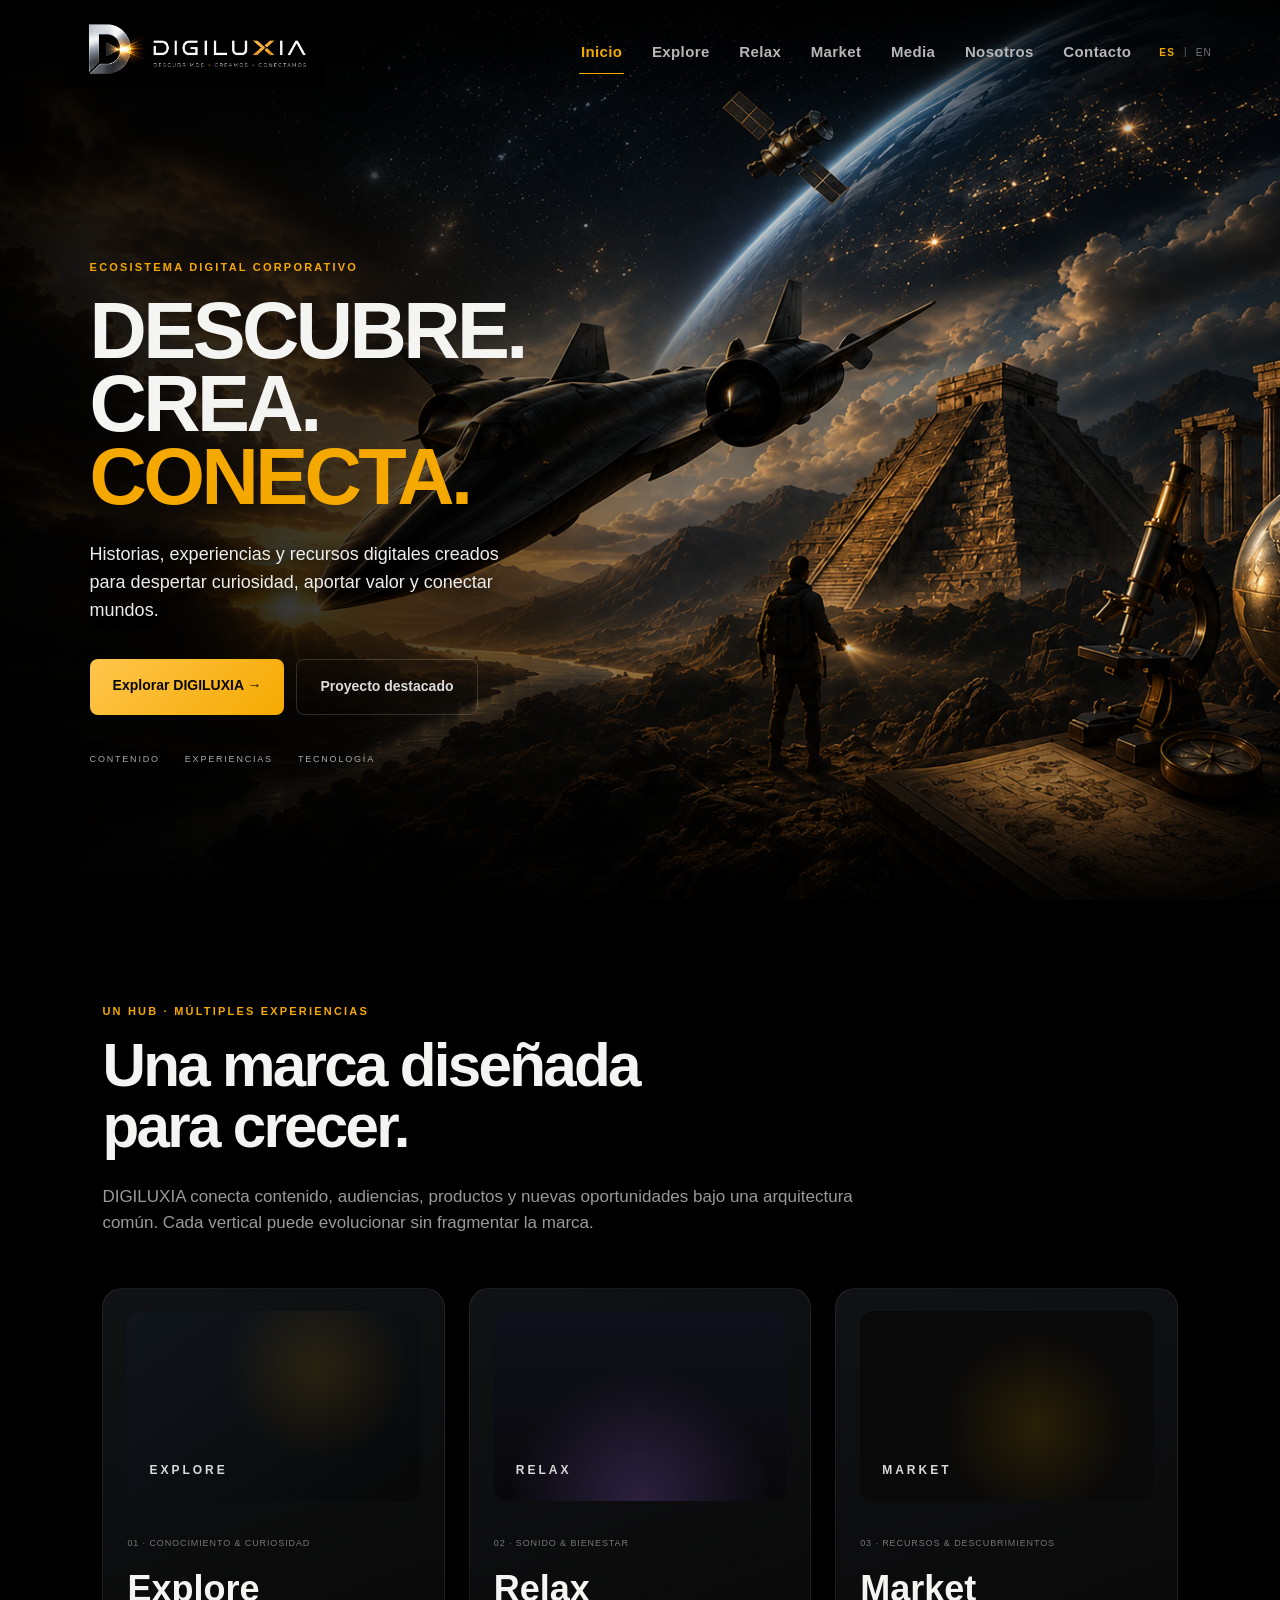
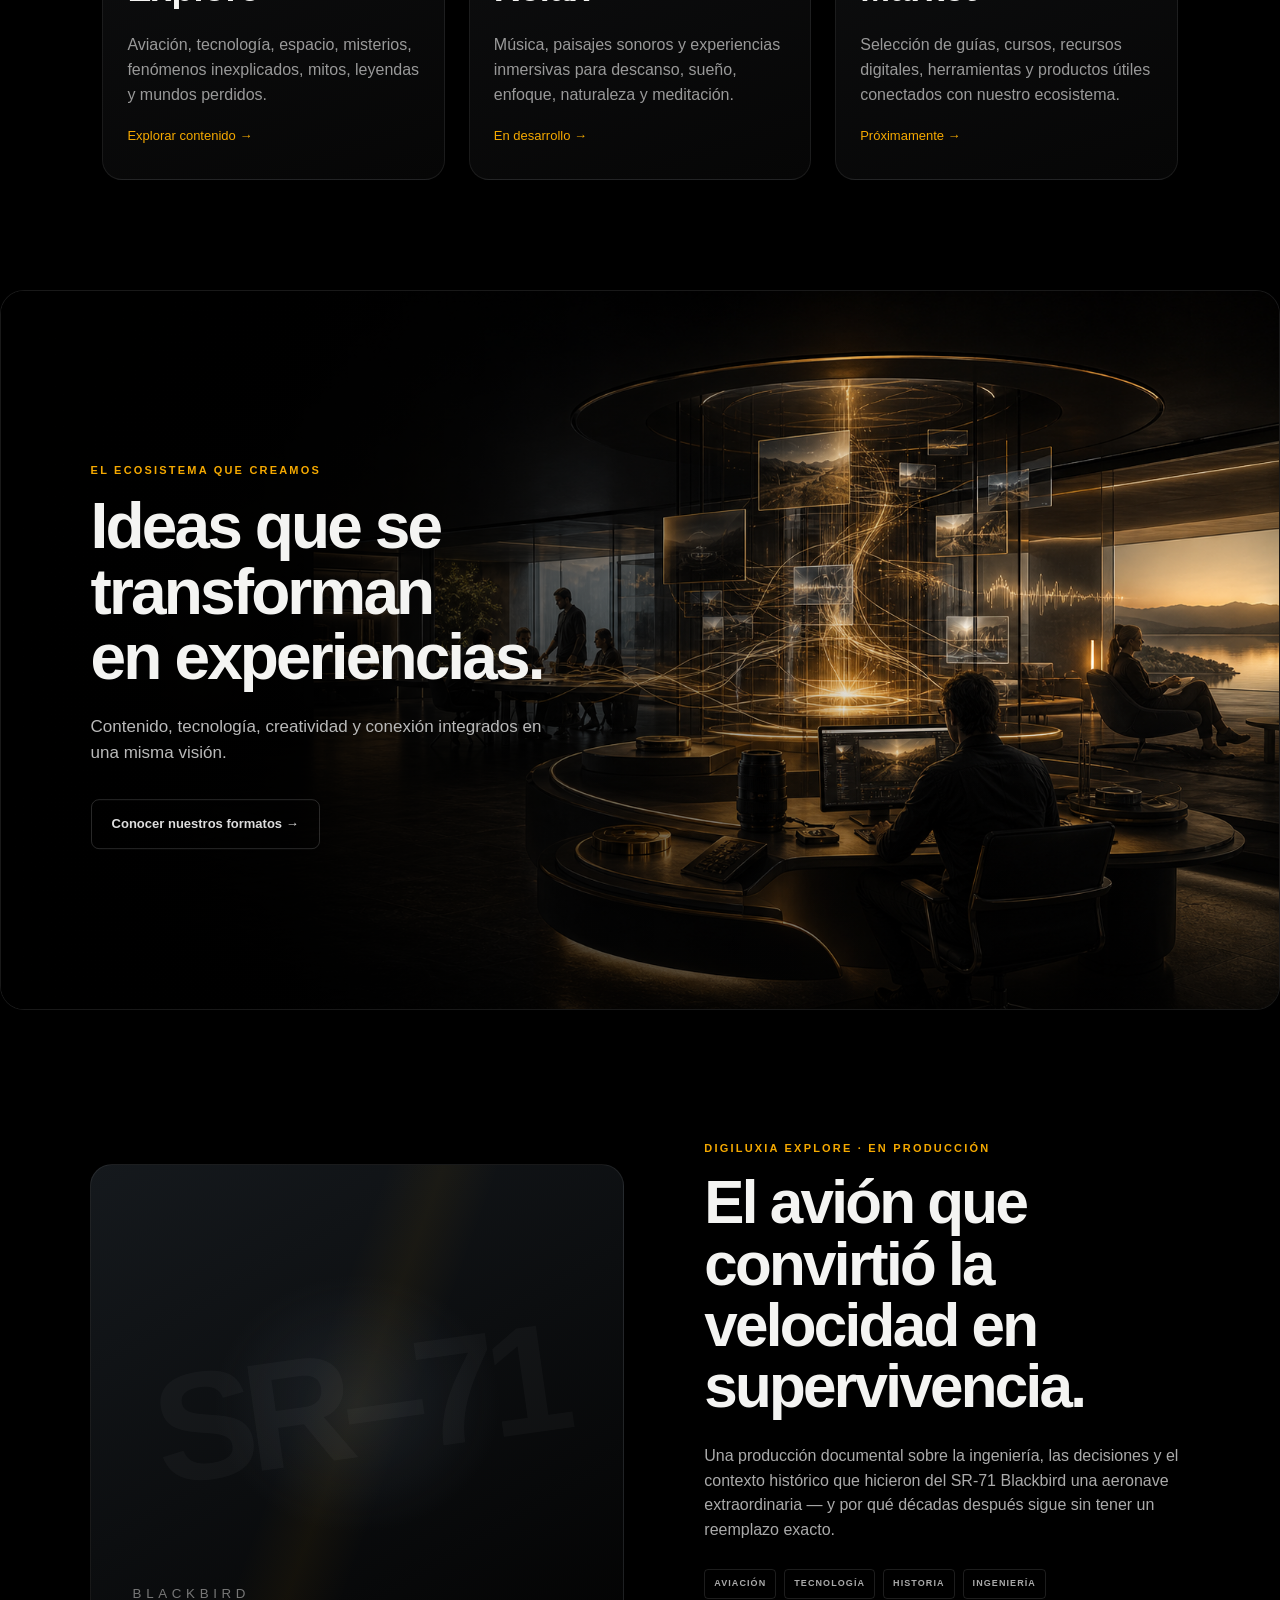
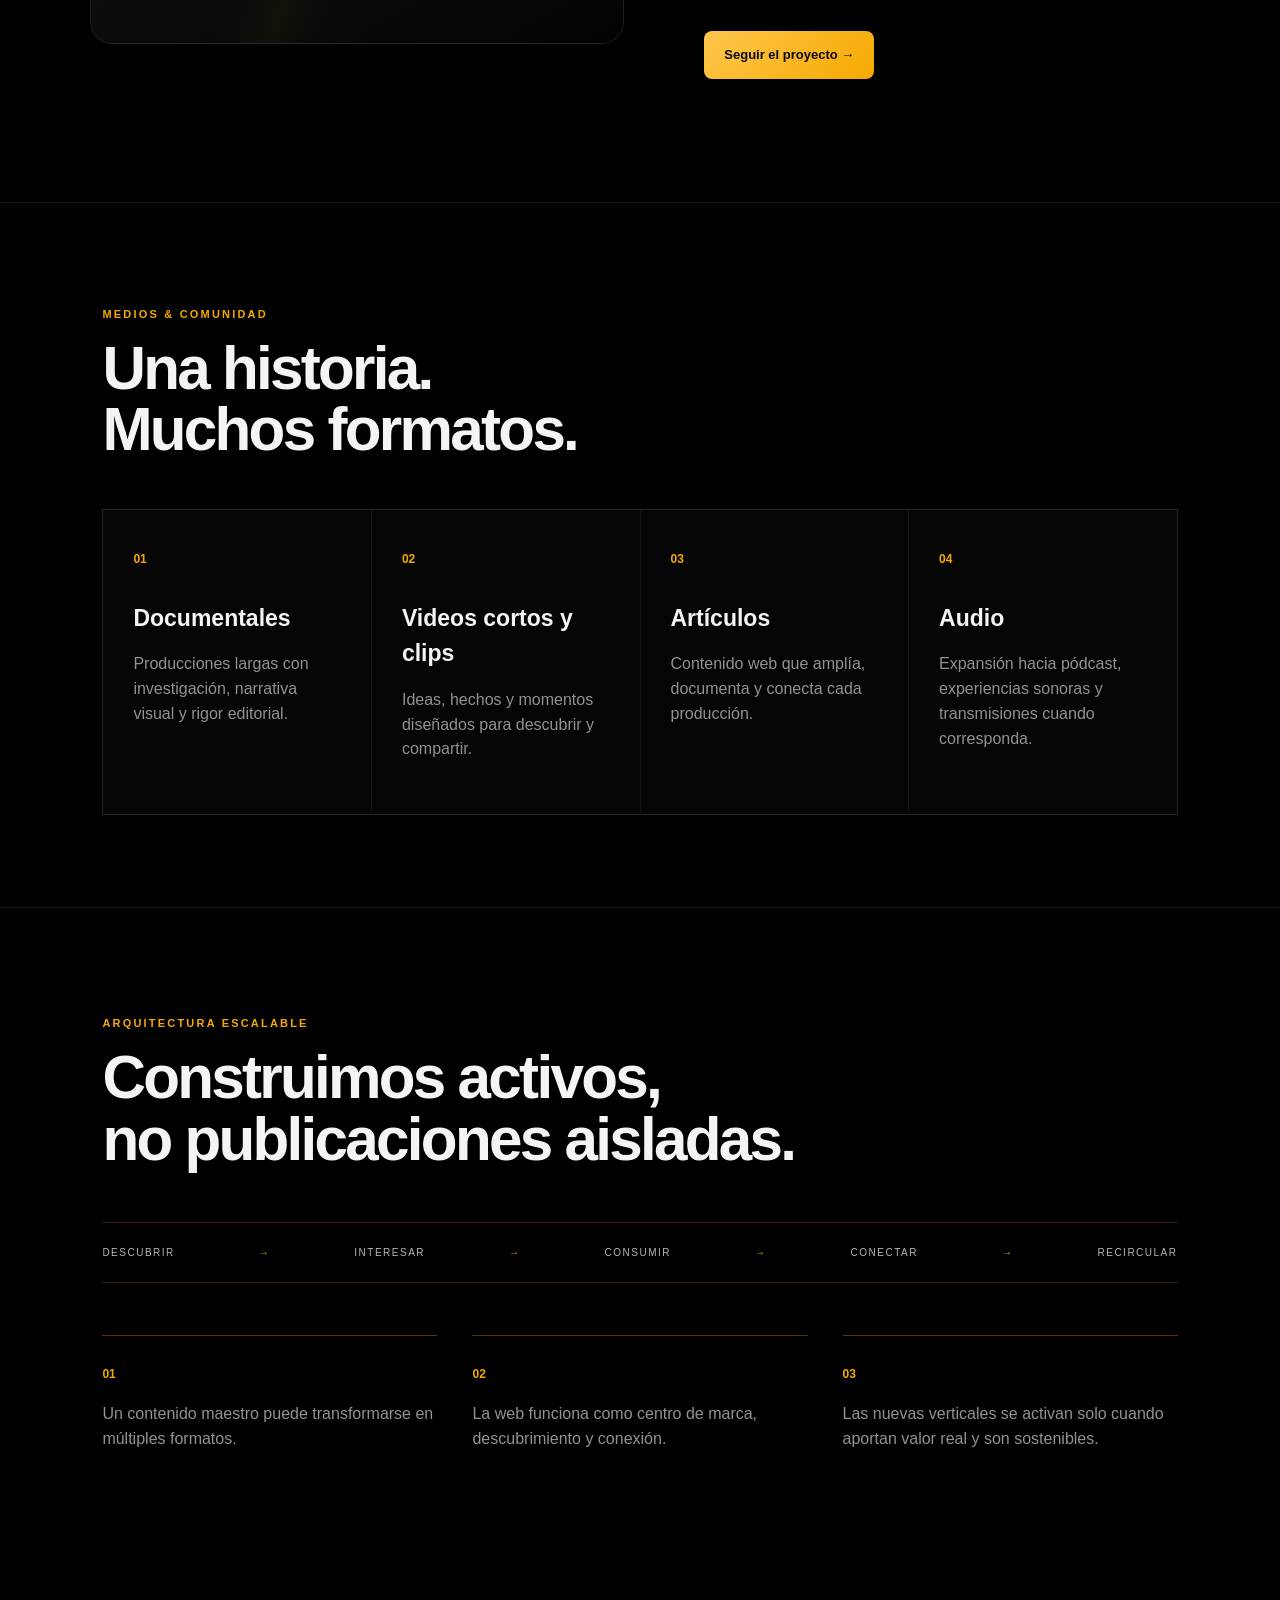
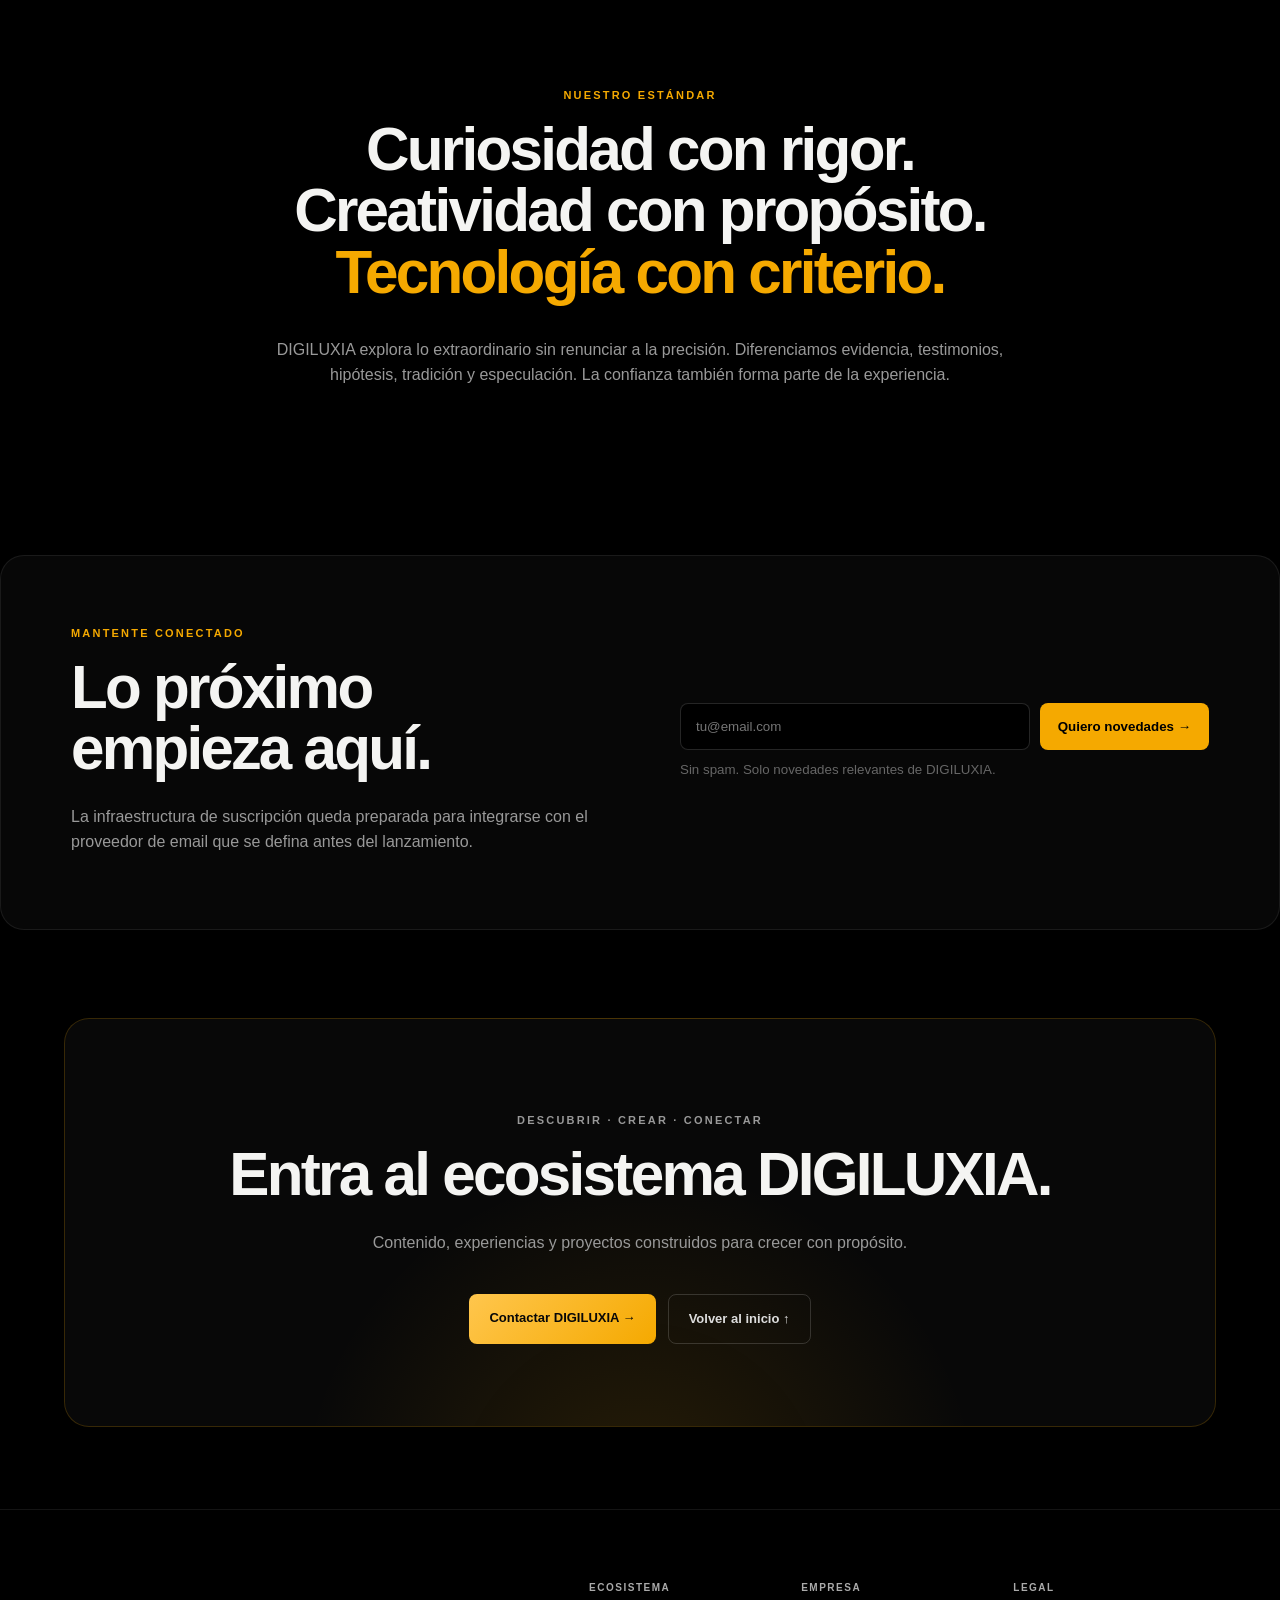
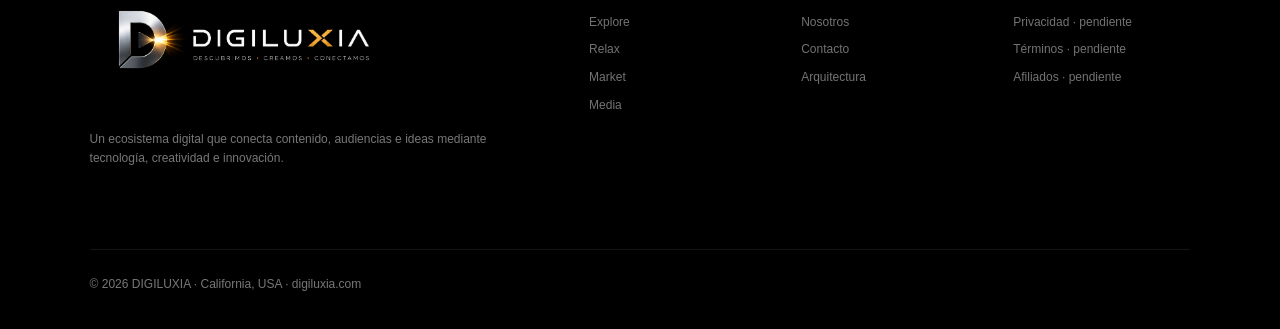
==== index.html @ 8034b75e "Publicación inicial web DIGILUXIA v1.4" ====
<!doctype html><html lang="es"><head><meta charset="utf-8"><meta name="viewport" content="width=device-width,initial-scale=1"><meta name="theme-color" content="#000000"><meta name="description" content="DIGILUXIA — ecosistema digital de contenido, experiencias, productos y soluciones."><title>DIGILUXIA — Descubrimos · Creamos · Conectamos</title><link rel="stylesheet" href="styles.css"><link rel="stylesheet" href="overrides.css"></head><body>
<header><a class="brand official-brand" href="#top" aria-label="DIGILUXIA — Inicio"><img src="assets/logo-oficial-digiluxia.png" alt="DIGILUXIA — Descubrimos, Creamos, Conectamos"></a><button class="menu" aria-label="Abrir menú">☰</button><nav><a href="#top" data-t="navHome">Inicio</a><a href="#explore">Explore</a><a href="#relax">Relax</a><a href="#market">Market</a><a href="#media">Media</a><a href="#about" data-t="navAbout">Nosotros</a><a href="#contact" data-t="navContact">Contacto</a></nav><div class="language" aria-label="Selector de idioma"><button class="lang active" data-lang="es">ES</button><span>|</span><button class="lang" data-lang="en">EN</button></div></header>
<main id="top"><section class="hero"><div><p class="eyebrow" data-t="heroEyebrow">ECOSISTEMA DIGITAL CORPORATIVO</p><h1><span data-t="discover">Descubre.</span><br><span data-t="create">Crea.</span><br><em data-t="connect">Conecta.</em></h1><p class="lead" data-t="lead">Historias, experiencias y recursos digitales creados para despertar curiosidad, aportar valor y conectar mundos.</p><div class="actions"><a class="primary" href="#ecosystem" data-t="exploreCta">Explorar DIGILUXIA →</a><a class="secondary" href="#featured" data-t="featuredCta">Proyecto destacado</a></div><div class="hero-meta"><span data-t="contentMeta">CONTENIDO</span><span data-t="experiencesMeta">EXPERIENCIAS</span><span data-t="technologyMeta">TECNOLOGÍA</span></div></div><div class="hero-image"><img src="assets/Explorer.png" alt="Exploración, ciencia, historia, espacio y aviación"><span>DIGILUXIA EXPLORE</span></div></section>
<section id="ecosystem" class="section"><p class="eyebrow" data-t="hub">UN HUB · MÚLTIPLES EXPERIENCIAS</p><h2 data-t="grow">Una marca diseñada<br>para crecer.</h2><p class="intro" data-t="intro">DIGILUXIA conecta contenido, audiencias, productos y nuevas oportunidades bajo una arquitectura común. Cada vertical puede evolucionar sin fragmentar la marca.</p><div class="cards"><article id="explore"><div class="visual jet"><b>EXPLORE</b></div><span data-t="exploreLabel">01 · CONOCIMIENTO & CURIOSIDAD</span><h3>Explore</h3><p data-t="exploreCopy">Aviación, tecnología, espacio, misterios, fenómenos inexplicados, mitos, leyendas y mundos perdidos.</p><a href="#featured" data-t="exploreLink">Explorar contenido →</a></article><article id="relax"><div class="visual relax"><b>RELAX</b></div><span data-t="relaxLabel">02 · SONIDO & BIENESTAR</span><h3>Relax</h3><p data-t="relaxCopy">Música, paisajes sonoros y experiencias inmersivas para descanso, sueño, enfoque, naturaleza y meditación.</p><a href="#roadmap" data-t="developmentLink">En desarrollo →</a></article><article id="market"><div class="visual market"><b>MARKET</b></div><span data-t="marketLabel">03 · RECURSOS & DESCUBRIMIENTOS</span><h3>Market</h3><p data-t="marketCopy">Selección de guías, cursos, recursos digitales, herramientas y productos útiles conectados con nuestro ecosistema.</p><a href="#roadmap" data-t="soonLink">Próximamente →</a></article></div></section>
<section class="ecosystem-visual" aria-labelledby="ecosystem-visual-title"><img src="assets/ecosistema-creamos.png" alt="Estudio creativo y tecnológico conectado de DIGILUXIA"><div class="ecosystem-overlay"><p class="eyebrow" data-t="ecosystemVisualLabel">EL ECOSISTEMA QUE CREAMOS</p><h2 id="ecosystem-visual-title" data-t="ecosystemVisualTitle">Ideas que se transforman<br>en experiencias.</h2><p data-t="ecosystemVisualCopy">Contenido, tecnología, creatividad y conexión integrados en una misma visión.</p><a class="secondary" href="#media" data-t="ecosystemVisualLink">Conocer nuestros formatos →</a></div></section>
<section id="featured" class="featured"><div class="sr71"><div class="scan"></div><span>SR–71</span><small>BLACKBIRD</small></div><div><p class="eyebrow" data-t="production">DIGILUXIA EXPLORE · EN PRODUCCIÓN</p><h2 data-t="srTitle">El avión que convirtió la velocidad en supervivencia.</h2><p data-t="srCopy">Una producción documental sobre la ingeniería, las decisiones y el contexto histórico que hicieron del SR‑71 Blackbird una aeronave extraordinaria — y por qué décadas después sigue sin tener un reemplazo exacto.</p><div class="tags"><b data-t="aviation">AVIACIÓN</b><b data-t="technology">TECNOLOGÍA</b><b data-t="history">HISTORIA</b><b data-t="engineering">INGENIERÍA</b></div><a class="primary" href="#newsletter" data-t="followProject">Seguir el proyecto →</a></div></section>
<section id="media" class="section media"><p class="eyebrow" data-t="mediaCommunity">MEDIOS & COMUNIDAD</p><h2 data-t="manyFormats">Una historia.<br>Muchos formatos.</h2><div class="media-grid"><div><strong>01</strong><h3 data-t="docs">Documentales</h3><p data-t="docsCopy">Producciones largas con investigación, narrativa visual y rigor editorial.</p></div><div><strong>02</strong><h3 data-t="shortsTitle">Videos cortos y clips</h3><p data-t="shortsCopy">Ideas, hechos y momentos diseñados para descubrir y compartir.</p></div><div><strong>03</strong><h3 data-t="articles">Artículos</h3><p data-t="articlesCopy">Contenido web que amplía, documenta y conecta cada producción.</p></div><div><strong>04</strong><h3>Audio</h3><p data-t="audioCopy">Expansión hacia pódcast, experiencias sonoras y transmisiones cuando corresponda.</p></div></div></section>
<section id="roadmap" class="roadmap"><div><p class="eyebrow" data-t="scalable">ARQUITECTURA ESCALABLE</p><h2 data-t="assetsTitle">Construimos activos,<br>no publicaciones aisladas.</h2></div><div class="flow"><span data-t="discoverFlow">DESCUBRIR</span><i>→</i><span data-t="interestFlow">INTERESAR</span><i>→</i><span data-t="consumeFlow">CONSUMIR</span><i>→</i><span data-t="connectFlow">CONECTAR</span><i>→</i><span data-t="recirculateFlow">RECIRCULAR</span></div><div class="metrics"><div><strong>01</strong><p data-t="metric1">Un contenido maestro puede transformarse en múltiples formatos.</p></div><div><strong>02</strong><p data-t="metric2">La web funciona como centro de marca, descubrimiento y conexión.</p></div><div><strong>03</strong><p data-t="metric3">Las nuevas verticales se activan solo cuando aportan valor real y son sostenibles.</p></div></div></section>
<section id="about" class="manifesto"><p class="eyebrow" data-t="standard">NUESTRO ESTÁNDAR</p><h2 data-t="manifesto">Curiosidad con rigor.<br>Creatividad con propósito.<br><em>Tecnología con criterio.</em></h2><p data-t="manifestoCopy">DIGILUXIA explora lo extraordinario sin renunciar a la precisión. Diferenciamos evidencia, testimonios, hipótesis, tradición y especulación. La confianza también forma parte de la experiencia.</p></section>
<section id="newsletter" class="newsletter"><div><p class="eyebrow" data-t="stayConnected">MANTENTE CONECTADO</p><h2 data-t="nextStarts">Lo próximo empieza aquí.</h2><p data-t="newsletterCopy">La infraestructura de suscripción queda preparada para integrarse con el proveedor de email que se defina antes del lanzamiento.</p></div><form id="signup"><label class="sr-only" for="email" data-t="emailLabel">Correo electrónico</label><input id="email" type="email" placeholder="tu@email.com" required><button type="submit" data-t="newsButton">Quiero novedades →</button><small id="form-status" data-t="noSpam">Sin spam. Solo novedades relevantes de DIGILUXIA.</small></form></section>
<section id="contact" class="cta"><p class="eyebrow" data-t="brandPromise">DESCUBRIR · CREAR · CONECTAR</p><h2 data-t="enterEcosystem">Entra al ecosistema DIGILUXIA.</h2><p data-t="contactCopy">Contenido, experiencias y proyectos construidos para crecer con propósito.</p><div class="actions center"><a class="primary" href="mailto:digiluxia@gmail.com" data-t="contactButton">Contactar DIGILUXIA →</a><a class="secondary" href="#top" data-t="backTop">Volver al inicio ↑</a></div></section></main>
<footer><div><a class="brand official-brand footer-logo" href="#top"><img src="assets/logo-oficial-digiluxia.png" alt="DIGILUXIA"></a><p data-t="footerCopy">Un ecosistema digital que conecta contenido, audiencias e ideas mediante tecnología, creatividad e innovación.</p></div><div class="footlinks"><div><b data-t="ecosystem">ECOSISTEMA</b><a href="#explore">Explore</a><a href="#relax">Relax</a><a href="#market">Market</a><a href="#media">Media</a></div><div><b data-t="company">EMPRESA</b><a href="#about" data-t="navAbout">Nosotros</a><a href="mailto:digiluxia@gmail.com" data-t="navContact">Contacto</a><a href="#roadmap" data-t="architecture">Arquitectura</a></div><div><b>LEGAL</b><span data-t="privacy">Privacidad · pendiente</span><span data-t="terms">Términos · pendiente</span><span data-t="affiliates">Afiliados · pendiente</span></div></div><div class="copyright">© 2026 DIGILUXIA · California, USA · digiluxia.com</div></footer><script src="app.js"></script></body></html>
---- styles.css ----
:root{--black:#000;--panel:#0a0b0d;--graphite:#303236;--white:#f4f4f2;--silver:#a7a9ac;--gold:#f5a900;--gold2:#ffc64d;--line:#ffffff14}*{box-sizing:border-box}html{scroll-behavior:smooth}body{margin:0;background:#000;color:var(--white);font-family:Inter,Aptos,Arial,sans-serif;line-height:1.55;overflow-x:hidden}body:before{content:'';position:fixed;inset:0;pointer-events:none;z-index:-1;background:radial-gradient(circle at 78% 9%,#f5a90013,transparent 25%),linear-gradient(#ffffff025 1px,transparent 1px),linear-gradient(90deg,#ffffff025 1px,transparent 1px);background-size:auto,72px 72px,72px 72px}header{height:84px;display:flex;align-items:center;justify-content:space-between;padding:0 6vw;position:sticky;top:0;z-index:20;background:#000d;border-bottom:1px solid var(--line);backdrop-filter:blur(16px)}.brand{display:flex;align-items:center;gap:13px;color:#fff;text-decoration:none;font-weight:700;letter-spacing:.16em}.brand i{font-style:normal;color:var(--gold)}.brand small{display:block;font-size:8px;color:var(--silver);letter-spacing:.24em;margin-top:3px}.mark{width:38px;height:38px;border:1px solid #a7a9ac88;border-radius:11px;display:grid;place-items:center;color:var(--gold);background:linear-gradient(145deg,#303236,#080808);box-shadow:inset 0 0 12px #fff1}nav{display:flex;gap:28px}nav a{color:#b7b7b7;text-decoration:none;font-size:13px}nav a:hover{color:var(--gold)}.menu{display:none;background:none;border:0;color:#fff;font-size:24px}.hero{min-height:740px;display:grid;grid-template-columns:1fr 1fr;align-items:center;padding:90px 8vw 120px;max-width:1600px;margin:auto}.eyebrow{color:var(--gold);letter-spacing:.2em;font-size:11px;font-weight:800}.hero h1{font-size:clamp(60px,7vw,110px);line-height:.89;margin:22px 0 32px;letter-spacing:-.06em}.hero h1 em,.manifesto em{font-style:normal;color:var(--gold)}.lead{max-width:600px;color:#b7b7b7;font-size:19px}.actions{display:flex;gap:12px;margin-top:38px}.center{justify-content:center}.primary,.secondary{display:inline-block;padding:14px 20px;border-radius:8px;text-decoration:none;font-size:13px;font-weight:800}.primary{background:linear-gradient(135deg,var(--gold2),var(--gold));color:#080808}.secondary{border:1px solid #ffffff28;color:#ddd}.hero-meta{display:flex;gap:25px;margin-top:60px;color:#626262;font-size:9px;letter-spacing:.2em}.orb{height:520px;position:relative;display:grid;place-items:center}.planet{width:330px;height:330px;border-radius:50%;background:radial-gradient(circle at 35% 30%,#ffc64d55,#6d4b0030 20%,#0c0d10 58%,#000 75%);box-shadow:0 0 80px #f5a90020,inset -35px -20px 70px #000}.beam{position:absolute;width:2px;height:420px;background:linear-gradient(transparent,var(--gold2),transparent);box-shadow:0 0 30px var(--gold);opacity:.55}.ring{position:absolute;border:1px solid #f5a90055;border-radius:50%;transform:rotateX(70deg)}.r1{width:460px;height:180px}.r2{width:570px;height:220px;opacity:.3}.dot{position:absolute;width:6px;height:6px;border-radius:50%;background:var(--gold2);box-shadow:0 0 15px var(--gold)}.d1{right:18%;top:28%}.d2{left:12%;bottom:26%}.section{padding:125px 8vw;max-width:1600px;margin:auto}.section h2,.featured h2,.manifesto h2,.cta h2,.roadmap h2,.newsletter h2{font-size:clamp(40px,4.7vw,74px);line-height:1.02;letter-spacing:-.045em;margin:15px 0 26px}.intro{max-width:760px;color:#999;font-size:17px}.cards{display:grid;grid-template-columns:repeat(3,1fr);gap:24px;margin-top:70px}.cards article{background:linear-gradient(160deg,#111214,#060606);border:1px solid var(--line);border-radius:20px;padding:22px 24px 31px;min-height:430px;transition:.25s}.cards article:hover{transform:translateY(-6px);border-color:#f5a90055}.visual{height:190px;border-radius:13px;margin-bottom:28px;display:flex;align-items:flex-end;padding:22px;background:radial-gradient(circle at 65% 30%,#f5a9001e,transparent 40%),linear-gradient(145deg,#11161d,#070707)}.visual b{font-size:12px;letter-spacing:.25em;color:#d9d9d9}.relax{background:radial-gradient(circle at 50% 100%,#7252a755,transparent 55%),linear-gradient(#10101a,#08080b)}.market{background:radial-gradient(circle at 60% 60%,#8c65003d,transparent 45%),#090909}.cards span{color:#777;font-size:9px;letter-spacing:.1em}.cards h3{font-size:36px;margin:7px 0}.cards p{color:#999}.cards a{color:var(--gold);text-decoration:none;font-size:13px}.featured{max-width:1450px;margin:60px auto 130px;display:grid;grid-template-columns:1.1fr 1fr;gap:80px;align-items:center;padding:45px 7vw}.sr71{height:480px;border-radius:22px;border:1px solid var(--line);background:radial-gradient(ellipse at center,#3c465055,transparent 38%),linear-gradient(150deg,#15191d,#030303);display:grid;place-items:center;overflow:hidden;position:relative}.sr71 span{font-size:clamp(80px,12vw,180px);font-weight:900;letter-spacing:-.08em;color:#ffffff08;transform:rotate(-8deg)}.sr71 small{position:absolute;bottom:38px;left:42px;letter-spacing:.35em;color:#777}.scan{position:absolute;inset:0;background:linear-gradient(110deg,transparent 42%,#f5a9000c 50%,transparent 58%);animation:scan 5s linear infinite}@keyframes scan{from{transform:translateX(-80%)}to{transform:translateX(80%)}}.featured p:not(.eyebrow){color:#aaa}.tags{display:flex;flex-wrap:wrap;gap:8px;margin:26px 0 32px}.tags b{font-size:9px;letter-spacing:.12em;border:1px solid #ffffff1d;padding:7px 9px;border-radius:4px;color:#aaa}.media{border-top:1px solid var(--line)}.media-grid{display:grid;grid-template-columns:repeat(4,1fr);gap:1px;background:var(--line);margin-top:65px;border:1px solid var(--line)}.media-grid div{background:#050505;padding:36px 30px;min-height:230px}.media-grid strong,.metrics strong{color:var(--gold);font-size:12px}.media-grid h3{font-size:23px;margin:30px 0 10px}.media-grid p,.metrics p{color:#929292}.roadmap{padding:130px 8vw;max-width:1600px;margin:auto;border-top:1px solid var(--line)}.flow{display:flex;align-items:center;justify-content:space-between;gap:12px;margin:70px 0;padding:22px 0;border-top:1px solid #f5a90035;border-bottom:1px solid #f5a90035;color:#b5b5b5;font-size:10px;letter-spacing:.15em}.flow i{font-style:normal;color:var(--gold)}.metrics{display:grid;grid-template-columns:repeat(3,1fr);gap:35px}.metrics div{border-top:1px solid #f5a90055;padding-top:25px}.manifesto{text-align:center;padding:160px 8vw;max-width:1150px;margin:auto}.manifesto p:last-child{color:#999;max-width:740px;margin:35px auto}.newsletter{margin:20px auto 120px;max-width:1350px;padding:70px;display:grid;grid-template-columns:1fr 1fr;gap:80px;align-items:center;border:1px solid var(--line);border-radius:24px;background:#070707}.newsletter p:not(.eyebrow){color:#999}.newsletter form{display:grid;grid-template-columns:1fr auto;gap:10px}.newsletter input{background:#000;border:1px solid #ffffff25;border-radius:8px;padding:15px;color:#fff;outline:none}.newsletter input:focus{border-color:var(--gold)}.newsletter button{border:0;border-radius:8px;background:var(--gold);font-weight:800;padding:0 18px;cursor:pointer}.newsletter small{grid-column:1/-1;color:#666}.sr-only{position:absolute;width:1px;height:1px;overflow:hidden;clip:rect(0,0,0,0)}.cta{text-align:center;margin:40px 5vw 110px;padding:105px 30px;border:1px solid #f5a90033;border-radius:25px;background:radial-gradient(circle at 50% 120%,#f5a90022,transparent 45%),#080808}.cta p{color:#999}footer{border-top:1px solid var(--line);padding:70px 7vw 35px;display:grid;grid-template-columns:1fr 1.4fr;gap:70px;color:#777;font-size:12px}footer>div:first-child>p{max-width:420px;margin-top:25px}.footlinks{display:grid;grid-template-columns:repeat(3,1fr);gap:35px}.footlinks div{display:flex;flex-direction:column;gap:9px}.footlinks b{color:#aaa;font-size:10px;letter-spacing:.15em;margin-bottom:8px}.footlinks a,.footlinks span{color:#737373;text-decoration:none}.footlinks a:hover{color:var(--gold)}.copyright{grid-column:1/-1;border-top:1px solid var(--line);padding-top:25px}@media(max-width:900px){header{padding:0 5vw}.menu{display:block}nav{display:none;position:absolute;top:84px;left:0;right:0;background:#050505;padding:28px;flex-direction:column}nav.open{display:flex}.hero{grid-template-columns:1fr;padding:65px 6vw 80px;min-height:auto}.orb{height:380px}.planet{width:230px;height:230px}.r1{width:320px}.r2{width:380px}.cards,.metrics,.featured,.newsletter{grid-template-columns:1fr}.media-grid{grid-template-columns:1fr 1fr}.featured{gap:38px}.sr71{height:320px}.section,.roadmap{padding:90px 6vw}.flow{overflow-x:auto;justify-content:flex-start}.newsletter{margin:20px 5vw 90px;padding:40px 28px;gap:25px}.newsletter form{grid-template-columns:1fr}.newsletter small{grid-column:auto}footer{grid-template-columns:1fr}.copyright{grid-column:auto}}@media(max-width:560px){.hero-meta{gap:12px;flex-wrap:wrap}.actions{flex-direction:column;align-items:flex-start}.center{align-items:center}.media-grid,.footlinks{grid-template-columns:1fr}.newsletter button{padding:15px}.brand{font-size:13px}}
---- overrides.css ----
.official-brand{width:260px;height:72px;overflow:hidden;display:flex;align-items:center}
.official-brand img{display:block;width:260px;height:auto;max-width:none}
header{justify-content:flex-start}
header nav{margin-left:auto}
.language{display:flex;align-items:center;gap:5px;margin-left:18px;font-size:10px;color:#666}
.language{margin-left:22px}
.lang{border:0;background:transparent;color:#777;padding:7px 4px;cursor:pointer;font-size:10px;letter-spacing:.12em}
.lang.active{color:var(--gold);font-weight:800}
.hero-image{height:600px;position:relative;border-radius:22px;overflow:hidden;border:1px solid var(--line);box-shadow:0 30px 90px #000}
.hero-image:after{content:"";position:absolute;inset:0;background:linear-gradient(90deg,#0008,transparent 30%),linear-gradient(0deg,#000b,transparent 35%);pointer-events:none}
.hero-image img{width:100%;height:100%;object-fit:cover;object-position:center 43%;display:block}
.hero-image span{position:absolute;left:28px;bottom:25px;z-index:2;color:var(--gold);font-size:10px;font-weight:800;letter-spacing:.22em}
.ecosystem-visual{position:relative;max-width:1450px;height:min(70vw,720px);min-height:520px;margin:18px auto 84px;overflow:hidden;border:1px solid var(--line);border-radius:24px;background:#050505}
.ecosystem-visual:after{content:"";position:absolute;inset:0;background:linear-gradient(90deg,#000 0%,#000e 22%,#0007 46%,transparent 72%),linear-gradient(0deg,#0008,transparent 45%);pointer-events:none}
.ecosystem-visual>img{display:block;width:100%;height:100%;object-fit:cover;object-position:center}
.ecosystem-overlay{position:absolute;z-index:2;left:clamp(30px,7vw,105px);top:50%;transform:translateY(-50%);width:min(520px,42%)}
.ecosystem-overlay h2{font-size:clamp(44px,5vw,76px);line-height:1.02;letter-spacing:-.045em;margin:15px 0 24px}
.ecosystem-overlay>p:not(.eyebrow){color:#b9b9b9;font-size:17px;max-width:470px;margin-bottom:32px}
.hero{min-height:800px;padding-top:72px;padding-bottom:88px;gap:5vw}
.hero h1{font-size:clamp(68px,7.8vw,124px);margin:24px 0 34px}
.hero .lead{font-size:21px;max-width:650px}
.hero .primary,.hero .secondary{padding:16px 23px;font-size:14px}
.hero .actions{margin-top:34px}
.hero .hero-meta{margin-top:46px}
.section{padding-top:92px;padding-bottom:92px}
.cards{margin-top:52px}
.featured{margin-top:30px;margin-bottom:88px;padding-top:35px;padding-bottom:35px}
.media-grid{margin-top:48px}
.roadmap{padding-top:96px;padding-bottom:96px}
.flow{margin-top:52px;margin-bottom:52px}
.manifesto{padding-top:112px;padding-bottom:112px}
.newsletter{margin-bottom:88px;padding-top:58px;padding-bottom:58px}
.cta{margin-bottom:82px;padding-top:82px;padding-bottom:82px}
.footer-logo{width:300px;height:125px;margin-bottom:10px}
.footer-logo img{width:300px}
header{position:absolute;top:0;left:0;right:0;height:104px;background:linear-gradient(180deg,#000c,transparent);border-bottom:0;backdrop-filter:none;padding-left:5vw;padding-right:5vw}
header nav{gap:clamp(22px,2vw,34px)}
header nav a{font-size:15px;font-weight:600;letter-spacing:.025em;padding:10px 2px}
header nav a:first-child{color:var(--gold);border-bottom:1px solid var(--gold);padding-bottom:8px}
.hero{position:relative;isolation:isolate;display:flex;align-items:center;max-width:none;width:100%;min-height:100svh;padding:135px 7vw 70px;background-image:url('assets/hero-explore-full.png');background-size:cover;background-position:center center}
.hero:before{content:"";position:absolute;z-index:-1;inset:0;background:linear-gradient(90deg,#000e 0%,#000b 28%,#0003 55%,transparent 78%),linear-gradient(0deg,#0009 0%,transparent 35%),linear-gradient(180deg,#0007 0%,transparent 25%)}
.hero>div:first-child{position:relative;z-index:2;width:min(560px,45vw);margin-top:50px}
.hero h1{text-transform:uppercase;font-size:clamp(58px,6.2vw,92px);line-height:.92;margin:18px 0 28px;letter-spacing:-.045em}
.hero .lead{font-size:18px;max-width:440px;color:#ededeb;text-shadow:0 2px 12px #000}
.hero .hero-meta{color:#aaa;margin-top:38px}
.hero-image{display:none}
@media(max-width:1100px){header nav{gap:18px}header nav a{font-size:14px}.official-brand{width:220px}.official-brand img{width:220px}}
@media(max-width:900px){header{gap:12px;height:88px}header nav{margin-left:0}.language{margin-left:auto}.menu{order:4}.hero{min-height:760px;padding:120px 6vw 70px;background-position:62% center}.hero:before{background:linear-gradient(90deg,#000e 0%,#000a 50%,#0002 82%),linear-gradient(0deg,#000b 0%,transparent 55%)}.hero>div:first-child{width:min(580px,78vw);margin-top:30px}.hero h1{font-size:clamp(62px,11vw,88px)}.hero .lead{font-size:19px}.hero-image{display:none}.section,.roadmap{padding-top:76px;padding-bottom:76px}.manifesto{padding-top:92px;padding-bottom:92px}.ecosystem-visual{height:680px;min-height:0;margin:10px 5vw 72px}.ecosystem-visual:after{background:linear-gradient(0deg,#000 0%,#000d 30%,transparent 72%)}.ecosystem-visual>img{object-position:64% center}.ecosystem-overlay{left:34px;right:34px;top:auto;bottom:42px;transform:none;width:auto}.ecosystem-overlay h2{font-size:clamp(40px,8vw,62px)}.official-brand{width:210px}.official-brand img{width:210px}}
@media(max-width:560px){header{height:76px;padding:0 4vw}.official-brand{width:165px;height:62px}.official-brand img{width:165px}.language{gap:2px;margin-left:auto}.lang{padding:6px 2px}.menu{font-size:20px}.hero{min-height:760px;padding:105px 6vw 55px;background-position:58% center;align-items:flex-end}.hero:before{background:linear-gradient(90deg,#000d 0%,#0008 65%,transparent 100%),linear-gradient(0deg,#000 0%,#000d 43%,transparent 82%)}.hero>div:first-child{width:100%;margin:0}.hero h1{font-size:clamp(54px,16vw,72px)}.hero .lead{font-size:17px;max-width:340px}.hero .actions{margin-top:25px}.hero .hero-meta{display:none}.hero-image{display:none}.section,.roadmap{padding-top:66px;padding-bottom:66px}.manifesto{padding-top:78px;padding-bottom:78px}.ecosystem-visual{height:600px;margin-bottom:62px;border-radius:18px}.ecosystem-overlay{left:24px;right:24px;bottom:28px}.ecosystem-overlay h2{font-size:42px}.ecosystem-overlay>p:not(.eyebrow){font-size:15px}.footer-logo{width:230px;height:100px}.footer-logo img{width:230px}}
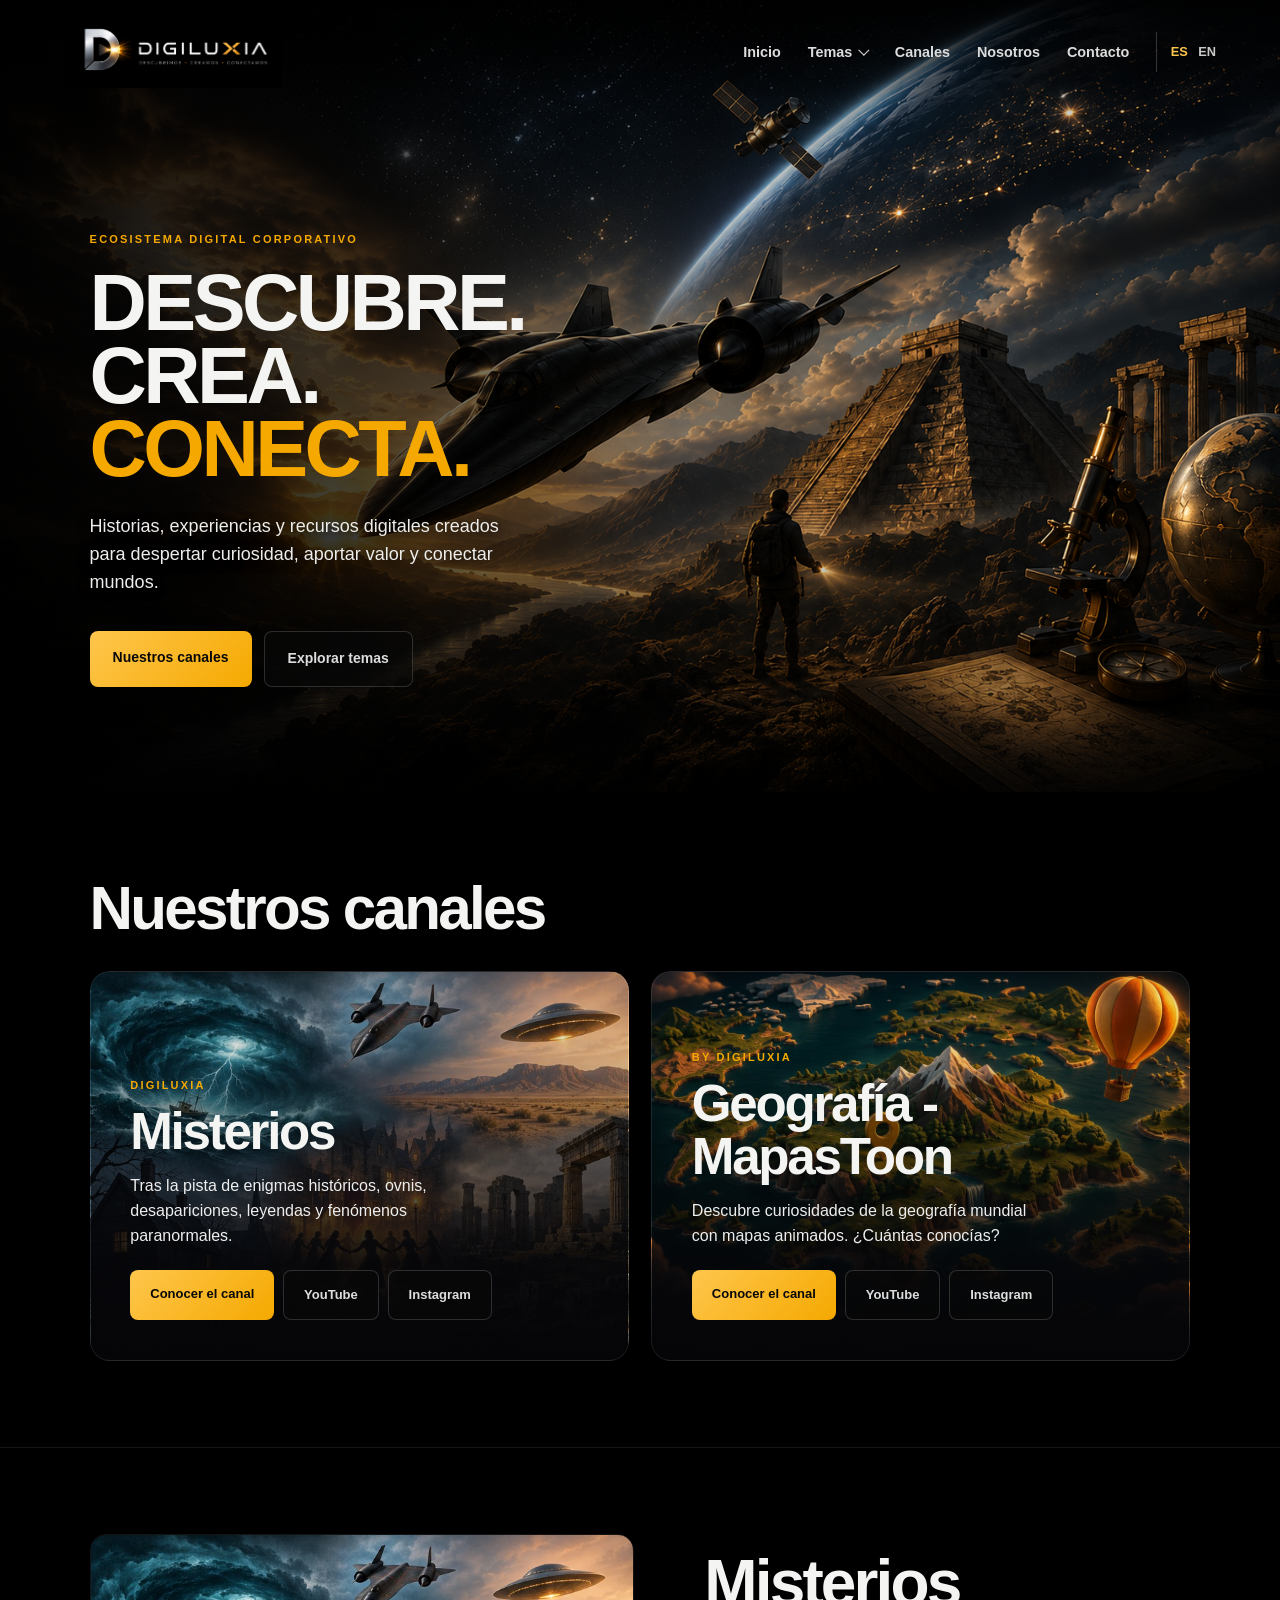
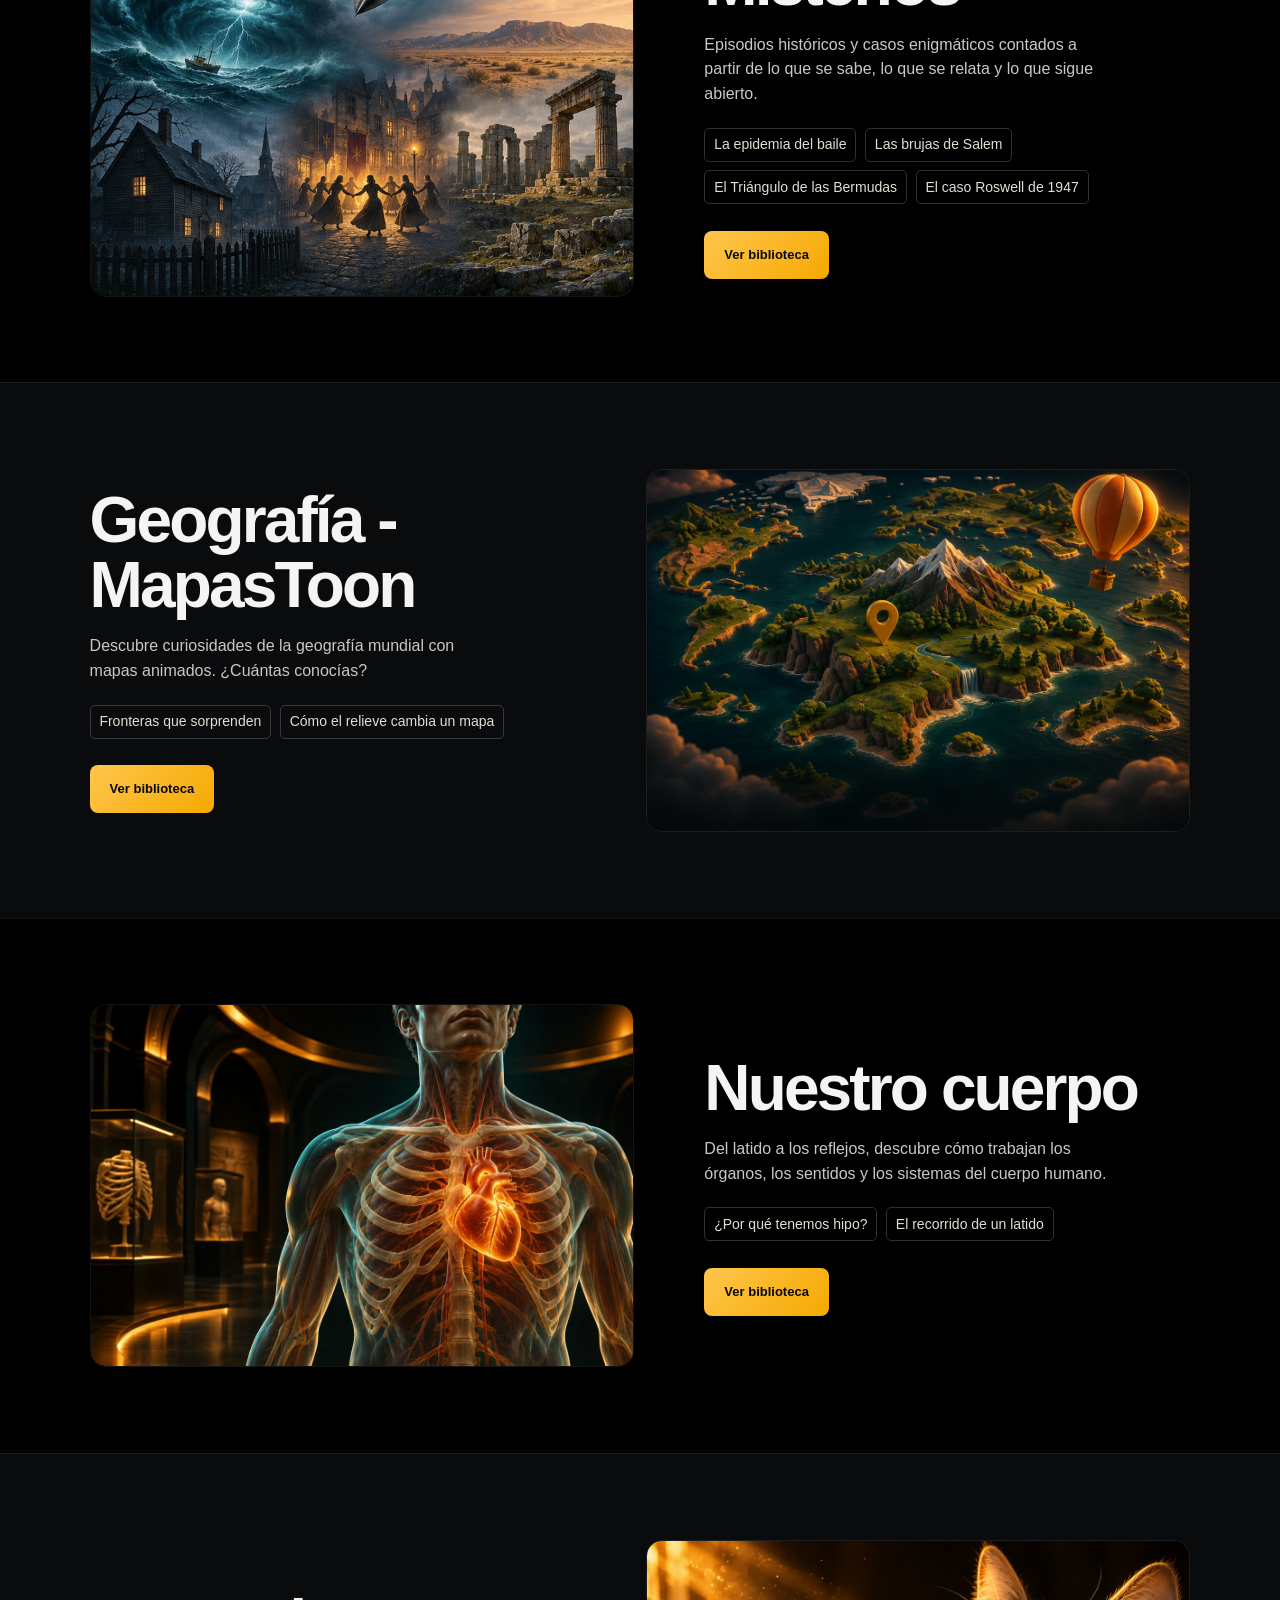
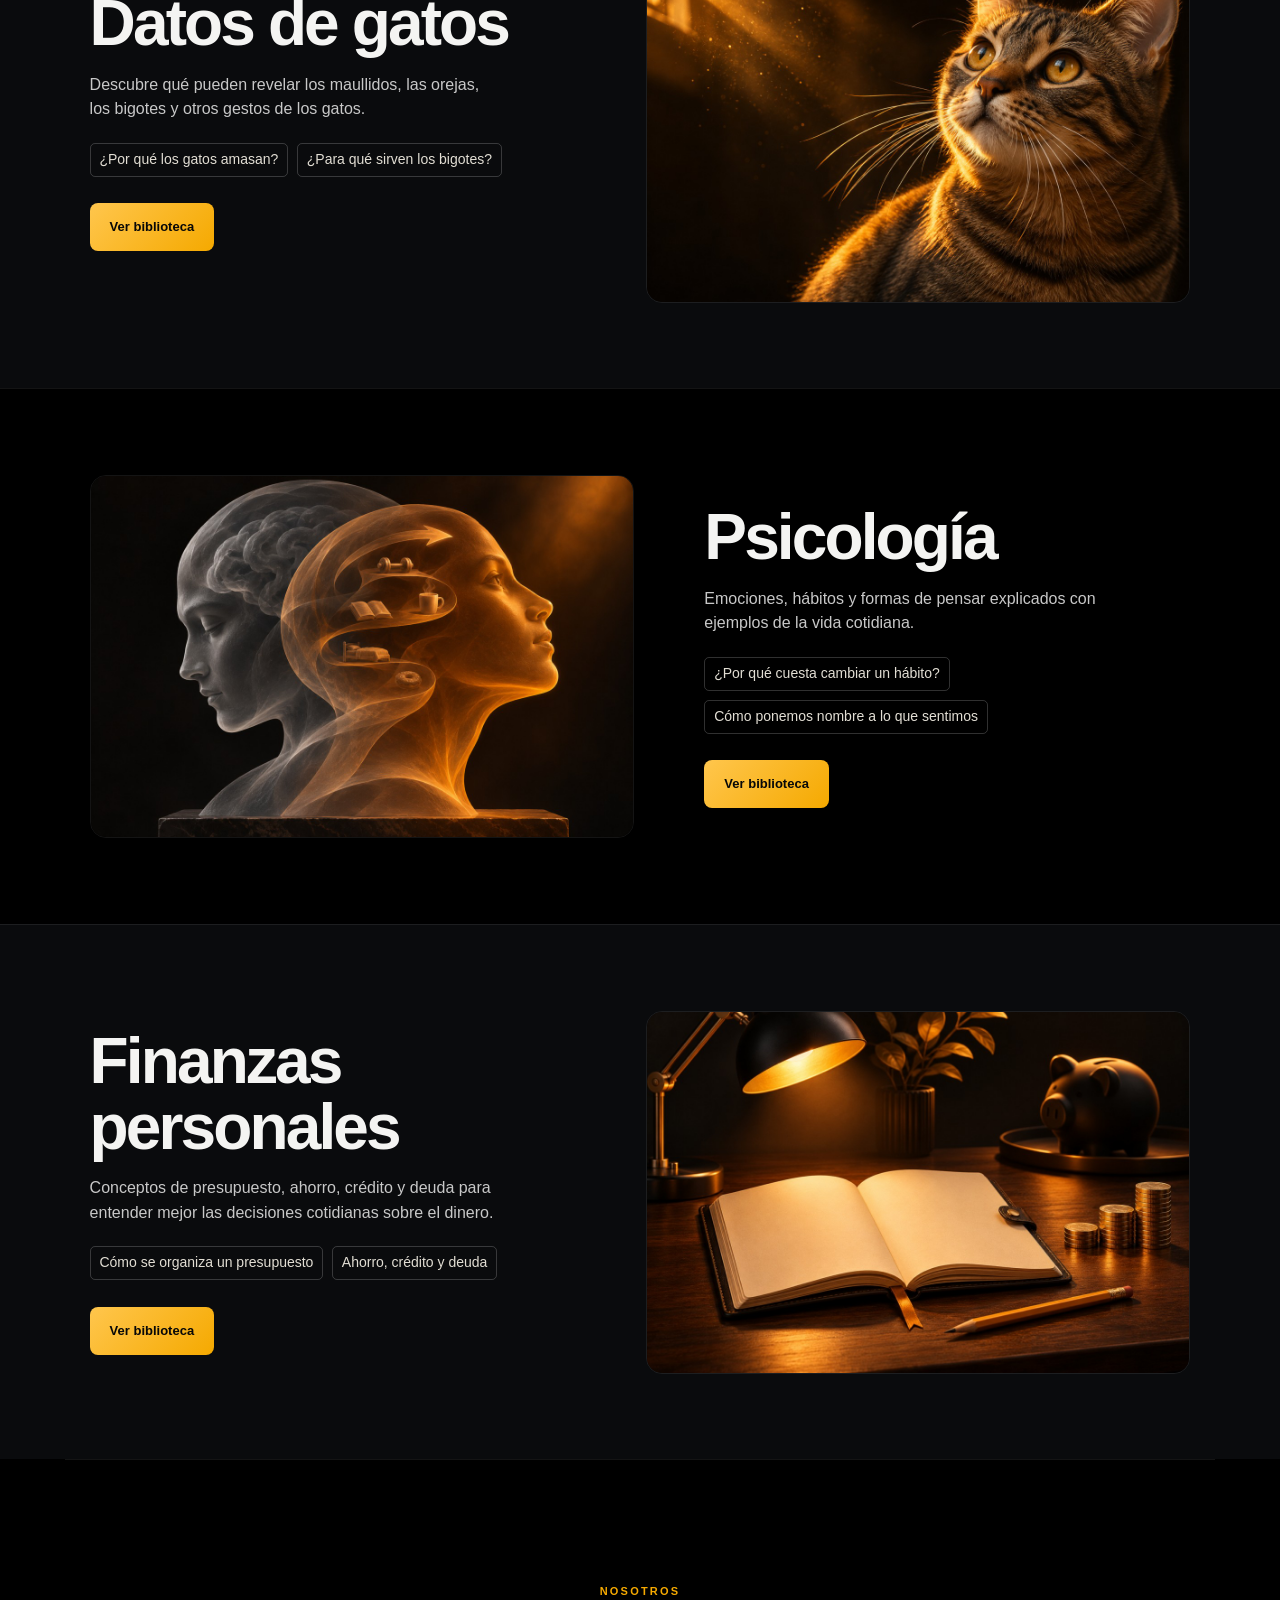
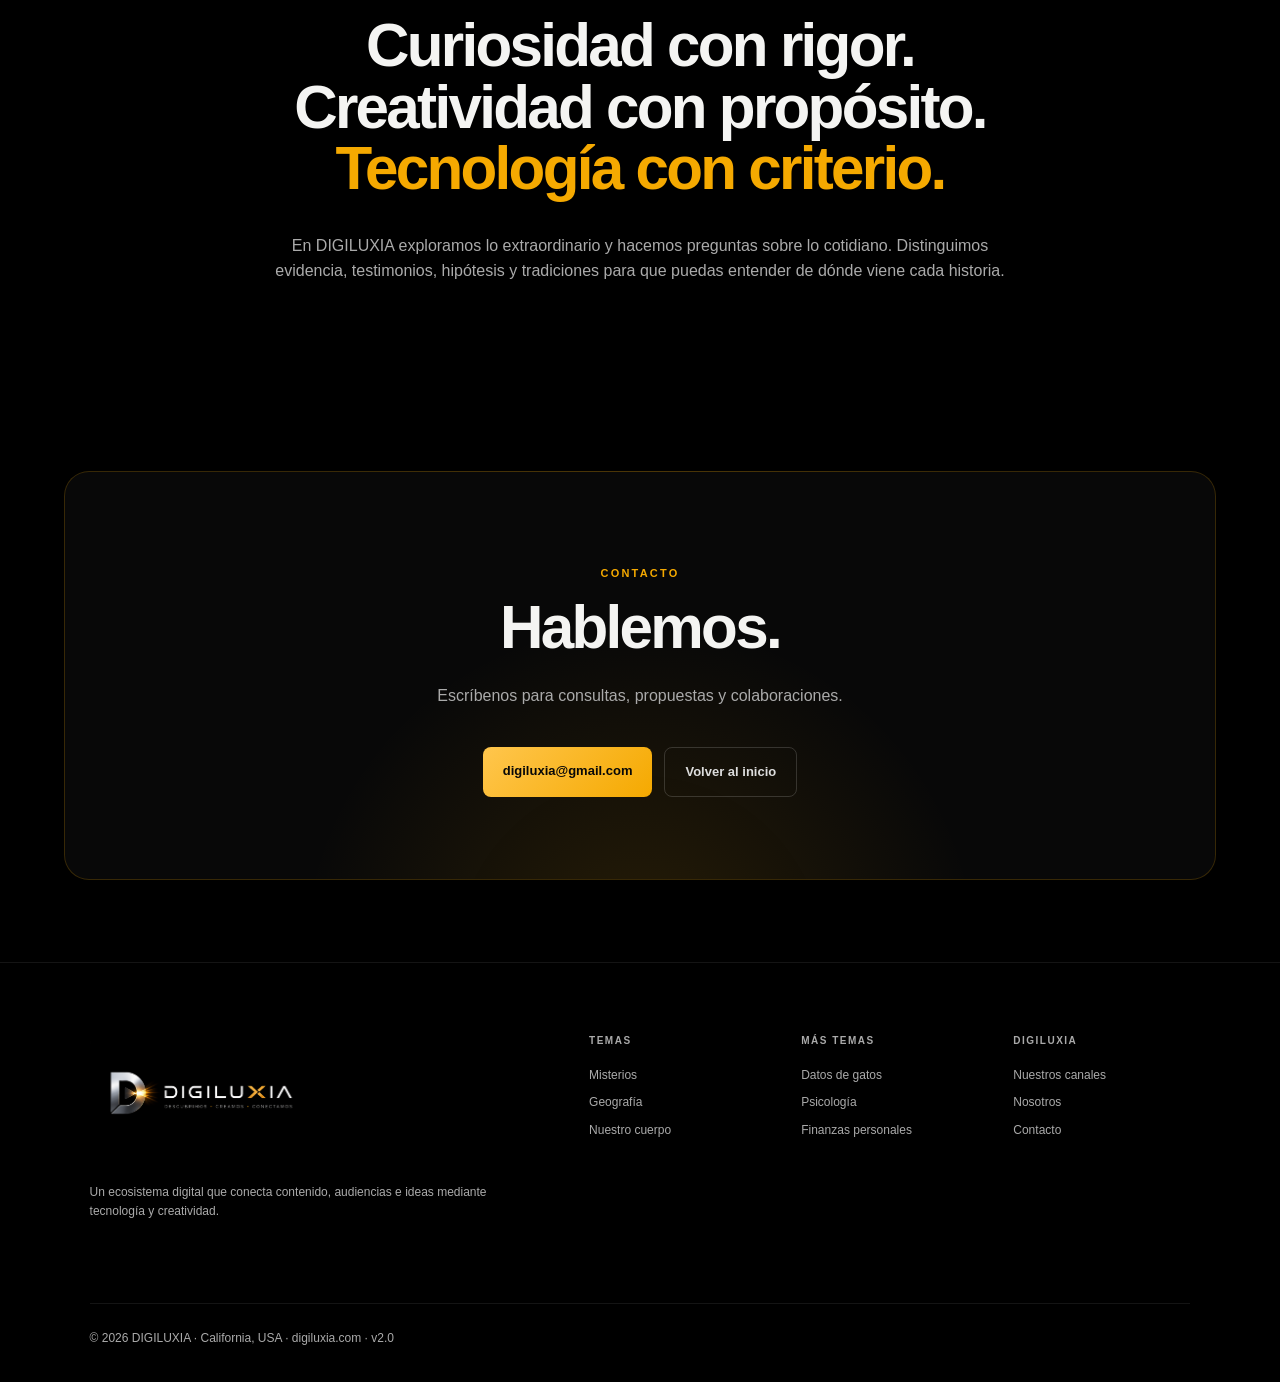
==== commit 346bfd31: "Publicar sitio DIGILUXIA v2.0" ====
--- a/index.html
+++ b/index.html
@@ -1,12 +1,67 @@
-<!doctype html><html lang="es"><head><meta charset="utf-8"><meta name="viewport" content="width=device-width,initial-scale=1"><meta name="theme-color" content="#000000"><meta name="description" content="DIGILUXIA — ecosistema digital de contenido, experiencias, productos y soluciones."><title>DIGILUXIA — Descubrimos · Creamos · Conectamos</title><link rel="stylesheet" href="styles.css"><link rel="stylesheet" href="overrides.css"></head><body>
-<header><a class="brand official-brand" href="#top" aria-label="DIGILUXIA — Inicio"><img src="assets/logo-oficial-digiluxia.png" alt="DIGILUXIA — Descubrimos, Creamos, Conectamos"></a><button class="menu" aria-label="Abrir menú">☰</button><nav><a href="#top" data-t="navHome">Inicio</a><a href="#explore">Explore</a><a href="#relax">Relax</a><a href="#market">Market</a><a href="#media">Media</a><a href="#about" data-t="navAbout">Nosotros</a><a href="#contact" data-t="navContact">Contacto</a></nav><div class="language" aria-label="Selector de idioma"><button class="lang active" data-lang="es">ES</button><span>|</span><button class="lang" data-lang="en">EN</button></div></header>
-<main id="top"><section class="hero"><div><p class="eyebrow" data-t="heroEyebrow">ECOSISTEMA DIGITAL CORPORATIVO</p><h1><span data-t="discover">Descubre.</span><br><span data-t="create">Crea.</span><br><em data-t="connect">Conecta.</em></h1><p class="lead" data-t="lead">Historias, experiencias y recursos digitales creados para despertar curiosidad, aportar valor y conectar mundos.</p><div class="actions"><a class="primary" href="#ecosystem" data-t="exploreCta">Explorar DIGILUXIA →</a><a class="secondary" href="#featured" data-t="featuredCta">Proyecto destacado</a></div><div class="hero-meta"><span data-t="contentMeta">CONTENIDO</span><span data-t="experiencesMeta">EXPERIENCIAS</span><span data-t="technologyMeta">TECNOLOGÍA</span></div></div><div class="hero-image"><img src="assets/Explorer.png" alt="Exploración, ciencia, historia, espacio y aviación"><span>DIGILUXIA EXPLORE</span></div></section>
-<section id="ecosystem" class="section"><p class="eyebrow" data-t="hub">UN HUB · MÚLTIPLES EXPERIENCIAS</p><h2 data-t="grow">Una marca diseñada<br>para crecer.</h2><p class="intro" data-t="intro">DIGILUXIA conecta contenido, audiencias, productos y nuevas oportunidades bajo una arquitectura común. Cada vertical puede evolucionar sin fragmentar la marca.</p><div class="cards"><article id="explore"><div class="visual jet"><b>EXPLORE</b></div><span data-t="exploreLabel">01 · CONOCIMIENTO & CURIOSIDAD</span><h3>Explore</h3><p data-t="exploreCopy">Aviación, tecnología, espacio, misterios, fenómenos inexplicados, mitos, leyendas y mundos perdidos.</p><a href="#featured" data-t="exploreLink">Explorar contenido →</a></article><article id="relax"><div class="visual relax"><b>RELAX</b></div><span data-t="relaxLabel">02 · SONIDO & BIENESTAR</span><h3>Relax</h3><p data-t="relaxCopy">Música, paisajes sonoros y experiencias inmersivas para descanso, sueño, enfoque, naturaleza y meditación.</p><a href="#roadmap" data-t="developmentLink">En desarrollo →</a></article><article id="market"><div class="visual market"><b>MARKET</b></div><span data-t="marketLabel">03 · RECURSOS & DESCUBRIMIENTOS</span><h3>Market</h3><p data-t="marketCopy">Selección de guías, cursos, recursos digitales, herramientas y productos útiles conectados con nuestro ecosistema.</p><a href="#roadmap" data-t="soonLink">Próximamente →</a></article></div></section>
-<section class="ecosystem-visual" aria-labelledby="ecosystem-visual-title"><img src="assets/ecosistema-creamos.png" alt="Estudio creativo y tecnológico conectado de DIGILUXIA"><div class="ecosystem-overlay"><p class="eyebrow" data-t="ecosystemVisualLabel">EL ECOSISTEMA QUE CREAMOS</p><h2 id="ecosystem-visual-title" data-t="ecosystemVisualTitle">Ideas que se transforman<br>en experiencias.</h2><p data-t="ecosystemVisualCopy">Contenido, tecnología, creatividad y conexión integrados en una misma visión.</p><a class="secondary" href="#media" data-t="ecosystemVisualLink">Conocer nuestros formatos →</a></div></section>
-<section id="featured" class="featured"><div class="sr71"><div class="scan"></div><span>SR–71</span><small>BLACKBIRD</small></div><div><p class="eyebrow" data-t="production">DIGILUXIA EXPLORE · EN PRODUCCIÓN</p><h2 data-t="srTitle">El avión que convirtió la velocidad en supervivencia.</h2><p data-t="srCopy">Una producción documental sobre la ingeniería, las decisiones y el contexto histórico que hicieron del SR‑71 Blackbird una aeronave extraordinaria — y por qué décadas después sigue sin tener un reemplazo exacto.</p><div class="tags"><b data-t="aviation">AVIACIÓN</b><b data-t="technology">TECNOLOGÍA</b><b data-t="history">HISTORIA</b><b data-t="engineering">INGENIERÍA</b></div><a class="primary" href="#newsletter" data-t="followProject">Seguir el proyecto →</a></div></section>
-<section id="media" class="section media"><p class="eyebrow" data-t="mediaCommunity">MEDIOS & COMUNIDAD</p><h2 data-t="manyFormats">Una historia.<br>Muchos formatos.</h2><div class="media-grid"><div><strong>01</strong><h3 data-t="docs">Documentales</h3><p data-t="docsCopy">Producciones largas con investigación, narrativa visual y rigor editorial.</p></div><div><strong>02</strong><h3 data-t="shortsTitle">Videos cortos y clips</h3><p data-t="shortsCopy">Ideas, hechos y momentos diseñados para descubrir y compartir.</p></div><div><strong>03</strong><h3 data-t="articles">Artículos</h3><p data-t="articlesCopy">Contenido web que amplía, documenta y conecta cada producción.</p></div><div><strong>04</strong><h3>Audio</h3><p data-t="audioCopy">Expansión hacia pódcast, experiencias sonoras y transmisiones cuando corresponda.</p></div></div></section>
-<section id="roadmap" class="roadmap"><div><p class="eyebrow" data-t="scalable">ARQUITECTURA ESCALABLE</p><h2 data-t="assetsTitle">Construimos activos,<br>no publicaciones aisladas.</h2></div><div class="flow"><span data-t="discoverFlow">DESCUBRIR</span><i>→</i><span data-t="interestFlow">INTERESAR</span><i>→</i><span data-t="consumeFlow">CONSUMIR</span><i>→</i><span data-t="connectFlow">CONECTAR</span><i>→</i><span data-t="recirculateFlow">RECIRCULAR</span></div><div class="metrics"><div><strong>01</strong><p data-t="metric1">Un contenido maestro puede transformarse en múltiples formatos.</p></div><div><strong>02</strong><p data-t="metric2">La web funciona como centro de marca, descubrimiento y conexión.</p></div><div><strong>03</strong><p data-t="metric3">Las nuevas verticales se activan solo cuando aportan valor real y son sostenibles.</p></div></div></section>
-<section id="about" class="manifesto"><p class="eyebrow" data-t="standard">NUESTRO ESTÁNDAR</p><h2 data-t="manifesto">Curiosidad con rigor.<br>Creatividad con propósito.<br><em>Tecnología con criterio.</em></h2><p data-t="manifestoCopy">DIGILUXIA explora lo extraordinario sin renunciar a la precisión. Diferenciamos evidencia, testimonios, hipótesis, tradición y especulación. La confianza también forma parte de la experiencia.</p></section>
-<section id="newsletter" class="newsletter"><div><p class="eyebrow" data-t="stayConnected">MANTENTE CONECTADO</p><h2 data-t="nextStarts">Lo próximo empieza aquí.</h2><p data-t="newsletterCopy">La infraestructura de suscripción queda preparada para integrarse con el proveedor de email que se defina antes del lanzamiento.</p></div><form id="signup"><label class="sr-only" for="email" data-t="emailLabel">Correo electrónico</label><input id="email" type="email" placeholder="tu@email.com" required><button type="submit" data-t="newsButton">Quiero novedades →</button><small id="form-status" data-t="noSpam">Sin spam. Solo novedades relevantes de DIGILUXIA.</small></form></section>
-<section id="contact" class="cta"><p class="eyebrow" data-t="brandPromise">DESCUBRIR · CREAR · CONECTAR</p><h2 data-t="enterEcosystem">Entra al ecosistema DIGILUXIA.</h2><p data-t="contactCopy">Contenido, experiencias y proyectos construidos para crecer con propósito.</p><div class="actions center"><a class="primary" href="mailto:digiluxia@gmail.com" data-t="contactButton">Contactar DIGILUXIA →</a><a class="secondary" href="#top" data-t="backTop">Volver al inicio ↑</a></div></section></main>
-<footer><div><a class="brand official-brand footer-logo" href="#top"><img src="assets/logo-oficial-digiluxia.png" alt="DIGILUXIA"></a><p data-t="footerCopy">Un ecosistema digital que conecta contenido, audiencias e ideas mediante tecnología, creatividad e innovación.</p></div><div class="footlinks"><div><b data-t="ecosystem">ECOSISTEMA</b><a href="#explore">Explore</a><a href="#relax">Relax</a><a href="#market">Market</a><a href="#media">Media</a></div><div><b data-t="company">EMPRESA</b><a href="#about" data-t="navAbout">Nosotros</a><a href="mailto:digiluxia@gmail.com" data-t="navContact">Contacto</a><a href="#roadmap" data-t="architecture">Arquitectura</a></div><div><b>LEGAL</b><span data-t="privacy">Privacidad · pendiente</span><span data-t="terms">Términos · pendiente</span><span data-t="affiliates">Afiliados · pendiente</span></div></div><div class="copyright">© 2026 DIGILUXIA · California, USA · digiluxia.com</div></footer><script src="app.js"></script></body></html>
+<!doctype html>
+<html lang="es">
+<head>
+  <meta charset="utf-8">
+  <meta name="viewport" content="width=device-width, initial-scale=1">
+  <meta name="theme-color" content="#000000">
+  <meta name="description" content="DIGILUXIA reúne historias, experiencias y recursos digitales que despiertan la curiosidad.">
+  <title>DIGILUXIA — Descubre. Crea. Conecta.</title>
+  <link rel="stylesheet" href="styles.css">
+  <link rel="stylesheet" href="overrides.css">
+  <link rel="stylesheet" href="revision.css">
+  <script src="english.js" defer></script>
+  <script src="app.js" defer></script>
+</head>
+<body id="top" class="home">
+  <site-header></site-header>
+  <main id="contenido">
+    <section class="hero" aria-labelledby="hero-title">
+      <div>
+        <p class="eyebrow">ECOSISTEMA DIGITAL CORPORATIVO</p>
+        <h1 id="hero-title">Descubre.<br>Crea.<br><em>Conecta.</em></h1>
+        <p class="lead">Historias, experiencias y recursos digitales creados para despertar curiosidad, aportar valor y conectar mundos.</p>
+        <div class="actions"><a class="primary" href="#canales">Nuestros canales</a><a class="secondary" href="#misterios">Explorar temas</a></div>
+      </div>
+    </section>
+    <section id="canales" class="section channels" aria-labelledby="channels-title">
+      <h2 id="channels-title">Nuestros canales</h2>
+      <div class="channel-grid">
+        <article class="channel channel-misterios" data-channel="misterios">
+          <div class="channel-content">
+            <p class="eyebrow">DIGILUXIA</p>
+            <h3>Misterios</h3>
+            <p>Tras la pista de enigmas históricos, ovnis, desapariciones, leyendas y fenómenos paranormales.</p>
+            <div class="actions"><a class="primary" href="#misterios">Conocer el canal</a><button class="secondary" type="button" data-service="YouTube">YouTube</button><button class="secondary" type="button" data-service="Instagram">Instagram</button></div>
+          </div>
+        </article>
+        <article class="channel channel-geografia" data-channel="geografia">
+          <div class="channel-content">
+            <p class="eyebrow">BY DIGILUXIA</p>
+            <h3>Geografía - MapasToon</h3>
+            <p>Descubre curiosidades de la geografía mundial con mapas animados. ¿Cuántas conocías?</p>
+            <div class="actions"><a class="primary" href="#geografia">Conocer el canal</a><button class="secondary" type="button" data-service="YouTube">YouTube</button><button class="secondary" type="button" data-service="Instagram">Instagram</button></div>
+          </div>
+        </article>
+      </div>
+    </section>
+    <div id="temas"></div>
+    <section id="nosotros" class="manifesto">
+      <p class="eyebrow">NOSOTROS</p>
+      <h2>Curiosidad con rigor.<br>Creatividad con propósito.<br><em>Tecnología con criterio.</em></h2>
+      <p>En DIGILUXIA exploramos lo extraordinario y hacemos preguntas sobre lo cotidiano. Distinguimos evidencia, testimonios, hipótesis y tradiciones para que puedas entender de dónde viene cada historia.</p>
+    </section>
+    <section id="contacto" class="cta">
+      <p class="eyebrow">CONTACTO</p>
+      <h2>Hablemos.</h2>
+      <p>Escríbenos para consultas, propuestas y colaboraciones.</p>
+      <div class="actions center"><a class="primary" href="mailto:digiluxia@gmail.com">digiluxia@gmail.com</a><a class="secondary" href="#top">Volver al inicio</a></div>
+    </section>
+  </main>
+  <site-footer></site-footer>
+  <dialog id="social-dialog" aria-labelledby="social-title">
+    <h2 id="social-title"></h2>
+    <p>El enlace oficial está pendiente de confirmar.</p>
+    <form method="dialog"><button type="submit" class="primary">Cerrar</button></form>
+  </dialog>
+</body>
+</html>
--- a/overrides.css
+++ b/overrides.css
@@ -47,3 +47,4 @@
 @media(max-width:1100px){header nav{gap:18px}header nav a{font-size:14px}.official-brand{width:220px}.official-brand img{width:220px}}
 @media(max-width:900px){header{gap:12px;height:88px}header nav{margin-left:0}.language{margin-left:auto}.menu{order:4}.hero{min-height:760px;padding:120px 6vw 70px;background-position:62% center}.hero:before{background:linear-gradient(90deg,#000e 0%,#000a 50%,#0002 82%),linear-gradient(0deg,#000b 0%,transparent 55%)}.hero>div:first-child{width:min(580px,78vw);margin-top:30px}.hero h1{font-size:clamp(62px,11vw,88px)}.hero .lead{font-size:19px}.hero-image{display:none}.section,.roadmap{padding-top:76px;padding-bottom:76px}.manifesto{padding-top:92px;padding-bottom:92px}.ecosystem-visual{height:680px;min-height:0;margin:10px 5vw 72px}.ecosystem-visual:after{background:linear-gradient(0deg,#000 0%,#000d 30%,transparent 72%)}.ecosystem-visual>img{object-position:64% center}.ecosystem-overlay{left:34px;right:34px;top:auto;bottom:42px;transform:none;width:auto}.ecosystem-overlay h2{font-size:clamp(40px,8vw,62px)}.official-brand{width:210px}.official-brand img{width:210px}}
 @media(max-width:560px){header{height:76px;padding:0 4vw}.official-brand{width:165px;height:62px}.official-brand img{width:165px}.language{gap:2px;margin-left:auto}.lang{padding:6px 2px}.menu{font-size:20px}.hero{min-height:760px;padding:105px 6vw 55px;background-position:58% center;align-items:flex-end}.hero:before{background:linear-gradient(90deg,#000d 0%,#0008 65%,transparent 100%),linear-gradient(0deg,#000 0%,#000d 43%,transparent 82%)}.hero>div:first-child{width:100%;margin:0}.hero h1{font-size:clamp(54px,16vw,72px)}.hero .lead{font-size:17px;max-width:340px}.hero .actions{margin-top:25px}.hero .hero-meta{display:none}.hero-image{display:none}.section,.roadmap{padding-top:66px;padding-bottom:66px}.manifesto{padding-top:78px;padding-bottom:78px}.ecosystem-visual{height:600px;margin-bottom:62px;border-radius:18px}.ecosystem-overlay{left:24px;right:24px;bottom:28px}.ecosystem-overlay h2{font-size:42px}.ecosystem-overlay>p:not(.eyebrow){font-size:15px}.footer-logo{width:230px;height:100px}.footer-logo img{width:230px}}
+
--- a/revision.css
+++ b/revision.css
@@ -0,0 +1,98 @@
+:root { color-scheme: dark }
+a:focus-visible,button:focus-visible { outline: 2px solid var(--gold2); outline-offset: 5px }
+.skip-link { position:absolute; top:.5rem; left:.5rem; z-index:30; padding:.6rem 1rem; background:var(--gold2); color:#080808; transform:translateY(-150%) }
+.skip-link:focus { transform:none }
+header { gap:1.2rem }
+header nav { gap:clamp(1rem,2.1vw,2rem); align-items:center }
+header nav a,header nav summary { color:#ddd; font-size:.9rem; font-weight:600; padding:.65rem 0; white-space:nowrap; letter-spacing:0 }
+header nav a:first-child { color:#ddd; border:0; padding-bottom:.65rem }
+header nav a:hover,header nav summary:hover,.topics-menu[open] summary { color:var(--gold2) }
+.topics-menu { position:relative }
+.topics-menu summary { display:flex; align-items:center; gap:.5rem; cursor:pointer; list-style:none }
+.topics-menu summary::-webkit-details-marker { display:none }
+.topics-menu summary::after { content:""; width:.42rem; height:.42rem; border:solid currentColor; border-width:0 1px 1px 0; transform:translateY(-.12rem) rotate(45deg) }
+.topics-menu[open] summary::after { transform:translateY(.1rem) rotate(225deg) }
+.topics-menu-links { position:absolute; top:100%; left:0; min-width:13rem; display:grid; background:#0e0e10; border:1px solid #ffffff26; border-radius:9px; padding:.4rem; box-shadow:0 14px 28px #0008 }
+header nav .topics-menu-links a { display:block; padding:.5rem .7rem; border-radius:5px }
+.topics-menu-links a:hover { background:#ffffff0d }
+.language-switch { display:flex; align-items:center; gap:.65rem; padding-left:.85rem; border-left:1px solid #ffffff32 }
+header nav .language-switch a { font-size:.8rem; color:#c9c9c9 }
+header nav .language-switch a[aria-current="true"],header nav .language-switch a:hover { color:var(--gold2) }
+summary:focus-visible { outline:2px solid var(--gold2); outline-offset:4px }
+header .official-brand,.official-brand img { width:clamp(165px,17vw,240px) }
+.home .hero { background-image:url("assets/hero-explore-full.png"); min-height:clamp(650px,88svh,840px); background-position:center }
+.hero .actions,.channel .actions { flex-wrap:wrap }
+.hero .secondary,.channel .secondary { background:#080808a6 }
+.section { padding:clamp(3rem,6.7vw,6.5rem) 7vw }
+.channels h2 { margin-top:0 }
+.channel-grid { display:grid; grid-template-columns:repeat(2,minmax(0,1fr)); gap:1.4rem; margin-top:2rem }
+.channel { min-height:390px; display:grid; align-items:end; border:1px solid var(--line); border-radius:20px; overflow:hidden; background:#131419 center / cover no-repeat }
+.channel-misterios { background-image:linear-gradient(0deg,#050508 2%,#050508ed 25%,#05050822 79%),url("assets/misterios.jpg") }
+.channel-geografia { background-image:linear-gradient(0deg,#050508 2%,#050508df 25%,#0505080d 78%),url("assets/geografia-tarjeta.jpg") }
+.channel-content { padding:clamp(1.25rem,3.1vw,2.5rem) }
+.channel h3 { font-size:clamp(2rem,4vw,3.35rem); letter-spacing:-.045em; line-height:1.04; margin:.5rem 0 }
+.channel p:not(.eyebrow) { color:#eee; max-width:38ch }
+.channel .actions { margin-top:1.35rem; gap:.55rem }
+button.secondary,button.primary { font:inherit; font-size:13px; font-weight:800; cursor:pointer }
+.channel a:hover,.channel button:hover,.topic a:hover { filter:brightness(1.18) }
+.topic { display:grid; grid-template-columns:minmax(0,1.12fr) minmax(0,1fr); align-items:center; gap:clamp(1.6rem,5.5vw,6rem); border-top:1px solid var(--line); scroll-margin-top:1rem }
+.topic:nth-child(even) { grid-template-columns:minmax(0,1fr) minmax(0,1.12fr); background:#0a0b0d }
+.topic:nth-child(even) .topic-image { order:1 }
+.topic-image img { display:block; width:100%; aspect-ratio:3/2; object-fit:cover; border-radius:16px; border:1px solid var(--line) }
+.topic h2 { font-size:clamp(2.3rem,5vw,4.6rem); margin:0 0 1rem }
+.topic-copy>p { color:#c8c8c8; max-width:46ch }
+.topic-list { list-style:none; display:flex; flex-wrap:wrap; gap:.55rem; padding:0; margin:1.3rem 0 1.65rem }
+.topic-list li { border:1px solid #ffffff30; border-radius:5px; padding:.32rem .55rem; font-size:.875rem; color:#e2ded4 }
+.manifesto { border-top:1px solid var(--line) }
+.manifesto p:last-child,.cta p,.footlinks a,footer { color:#aaa }
+.cta p.eyebrow { color:var(--gold) }
+dialog { width:min(460px,calc(100% - 2rem)); padding:1.6rem; background:#121316; color:var(--white); border:1px solid #f5a90070; border-radius:15px }
+dialog::backdrop { background:#000b }
+dialog h2 { margin-top:0 }
+.library header { position:relative; background:#060606; border-bottom:1px solid var(--line) }
+.library-main { max-width:1320px; padding-top:2rem }
+.back-link { display:inline-block; color:var(--gold2); margin-bottom:1.2rem }
+.library-hero { display:grid; grid-template-columns:1fr 1fr; align-items:center; gap:clamp(1rem,5vw,4rem); border:1px solid var(--line); background:#0a0b0d; border-radius:18px; overflow:hidden }
+.library-hero img { width:100%; height:100%; min-height:230px; max-height:370px; object-fit:cover; display:block }
+.library-hero>div { padding:1.25rem 1.5rem 1.25rem 0 }
+.library-main h1 { font-size:clamp(2.4rem,5.4vw,4.75rem); line-height:1; letter-spacing:-.05em; margin:.5rem 0 1rem }
+.library-hero p:not(.eyebrow),.library-note,.episode p { color:#bdbdbd }
+.library-note { margin:1.4rem 0 2.5rem }
+.series { margin:2.5rem 0 }
+.series h2 { font-size:clamp(1.65rem,3vw,2.6rem); margin-bottom:1.15rem }
+.episode-grid { display:grid; grid-template-columns:repeat(2,minmax(0,1fr)); gap:1rem }
+.episode { background:#0e0f11; border:1px solid var(--line); border-radius:12px; padding:1.25rem }
+.episode h3 { margin:0; font-size:1.25rem }
+.episode p { margin:.45rem 0 0 }
+.episode a { margin-top:.9rem }
+.related { position:static; display:flex; flex-direction:row; flex-wrap:wrap; gap:.6rem; padding:0; background:transparent }
+@media(max-width:650px) {
+  header { justify-content:space-between }
+  header .menu { display:block; order:0; font-size:1rem; font-weight:700; border:1px solid #fff5; border-radius:7px; padding:.55rem .8rem; cursor:pointer }
+  header nav { display:none; position:absolute; top:100%; left:0; right:0; margin:0; padding:.55rem 6vw; background:#080808; gap:0; max-height:calc(100dvh - 88px); overflow-y:auto; align-items:stretch }
+  header nav.open { display:flex }
+  header nav a { padding:.55rem .5rem }
+  header nav summary { padding-inline:.5rem }
+  .topics-menu-links { position:static; box-shadow:none; margin-bottom:.35rem }
+  .language-switch { padding:.15rem 0 0; border-left:0; border-top:1px solid #ffffff26 }
+}
+@media(min-width:651px) and (max-width:900px) {
+  header nav { display:flex; position:static; margin-left:auto; padding:0; background:transparent; flex-direction:row }
+  header .menu { display:none }
+}
+@media(max-width:760px) {
+  .home .hero { min-height:650px; background-position:61% center }
+  .channel-grid,.topic,.topic:nth-child(even),.library-hero { grid-template-columns:1fr }
+  .topic:nth-child(even) .topic-image { order:0 }
+  .channel { min-height:345px }
+  .channel .actions { flex-direction:row; align-items:center }
+  .library-hero>div { padding:0 1.2rem 1.3rem }
+}
+@media(max-width:500px) {
+  .episode-grid { grid-template-columns:1fr }
+  .home .hero { min-height:610px }
+  .hero h1 { font-size:clamp(3.1rem,14.5vw,4.5rem) }
+  .section { padding-inline:5vw }
+  .footlinks { grid-template-columns:repeat(2,minmax(0,1fr)); gap:1.25rem }
+}
+@media(prefers-reduced-motion:reduce) { html { scroll-behavior:auto } }
